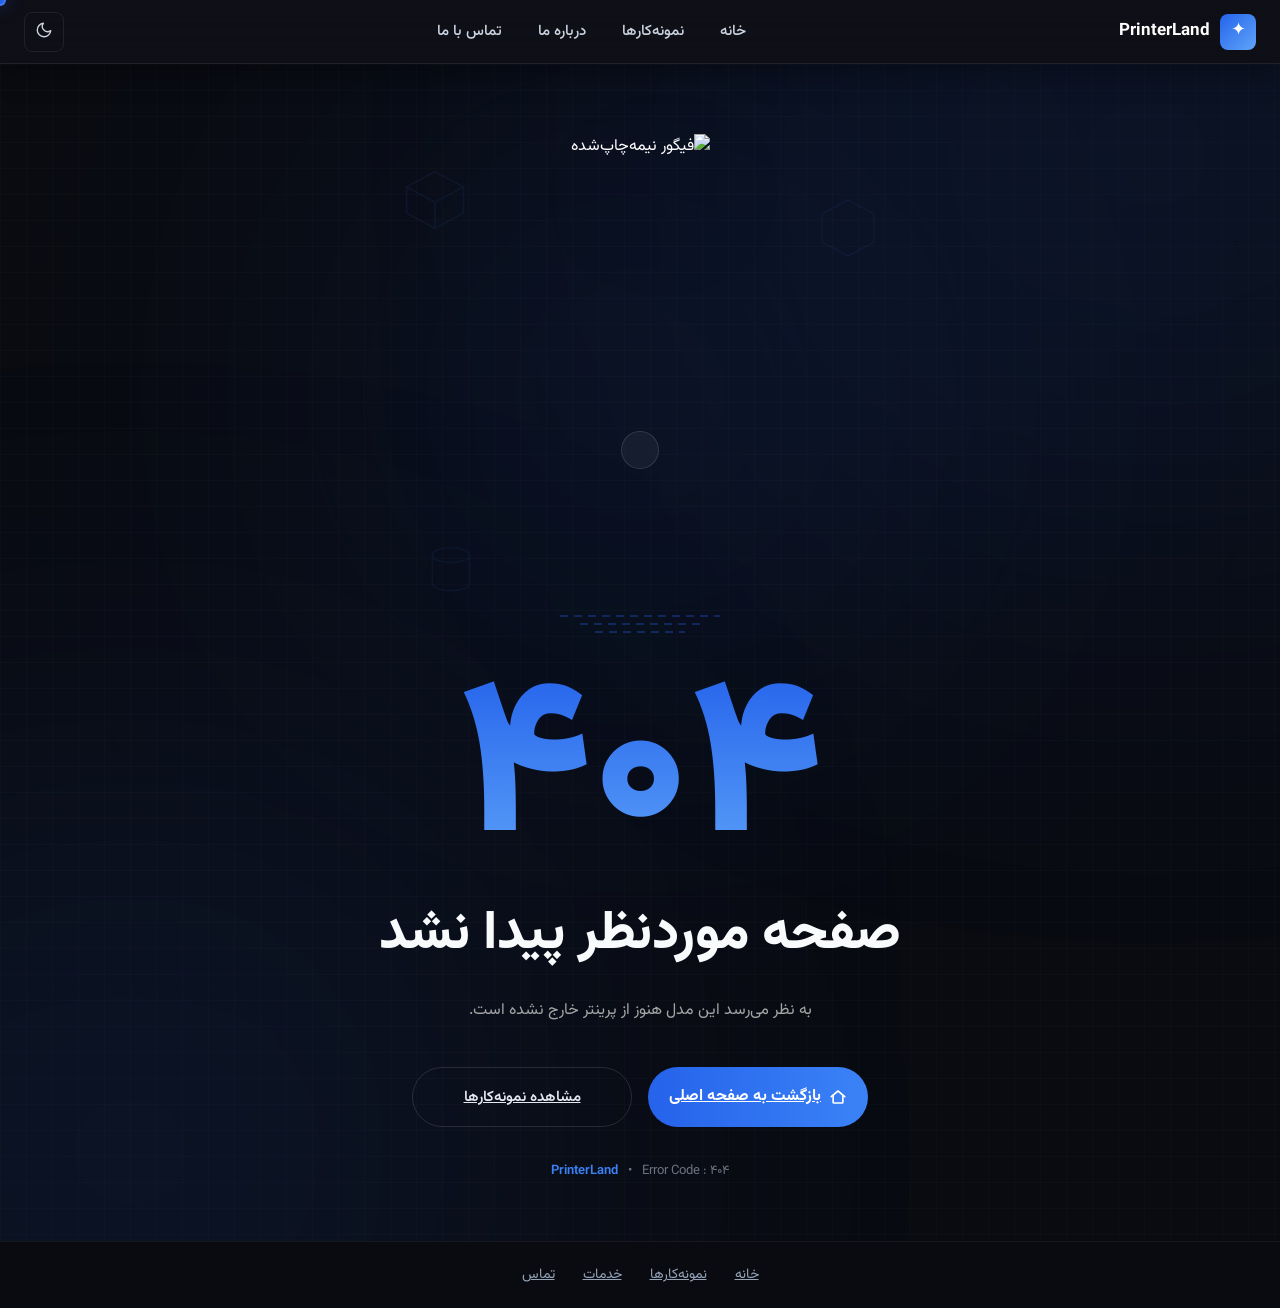
==== 404_Erorr.html @ bed922d1 "first commit" ====
<!doctype html>
<html lang="fa" dir="rtl">
  <head>
    <meta charset="UTF-8" />
    <meta name="viewport" content="width=device-width, initial-scale=1.0" />
    <title>صفحه پیدا نشد | PrinterLand</title>
    <link rel="stylesheet" href="style/font.css" />
    <link rel="stylesheet" href="style/style.css" />
    <link rel="stylesheet" href="style/header.css" />
    <link rel="stylesheet" href="style/light-mode-fix.css" />
    <link rel="stylesheet" href="style/custom curser.css" />
    <link rel="stylesheet" href="style/404_Erorr.css" />
  </head>
  <body>
    <!-- ===== HEADER ===== -->
    <header class="site-header">
      <div class="header-inner">
        <a class="header-logo" href="index.html">
          <div class="logo-mark">✦</div>
          <span class="logo-text">PrinterLand</span>
        </a>
        <nav class="header-nav" id="desktopNav">
          <a class="nav-link" href="index.html">خانه</a>
          <a class="nav-link" href="pages/portfolio.html">نمونه‌کارها</a>
          <a class="nav-link" href="pages/about.html">درباره ما</a>
          <a class="nav-link" href="pages/contact.html">تماس با ما</a>
        </nav>
        <button
          class="theme-toggle"
          id="themeToggle"
          aria-label="تغییر حالت روشنایی"
        >
          <span class="theme-icon-desktop">
            <svg
              id="themeIconSvg"
              xmlns="http://www.w3.org/2000/svg"
              width="18"
              height="18"
              viewBox="0 0 24 24"
              fill="none"
              stroke="currentColor"
              stroke-width="1.8"
              stroke-linecap="round"
              stroke-linejoin="round"
            >
              <path d="M21 12.79A9 9 0 1 1 11.21 3 7 7 0 0 0 21 12.79z" />
            </svg>
          </span>
          <span class="theme-icon-mobile" aria-hidden="true">🌙</span>
        </button>
        <button
          class="menu-toggle"
          id="menuToggle"
          aria-label="منو"
          aria-expanded="false"
        >
          <span></span><span></span><span></span>
        </button>
      </div>
    </header>

    <nav class="mobile-nav" id="mobileNav">
      <a class="mobile-nav-link" href="index.html">خانه</a>
      <a class="mobile-nav-link" href="pages/portfolio.html">نمونه‌کارها</a>
      <a class="mobile-nav-link" href="pages/about.html">درباره ما</a>
      <a class="mobile-nav-link" href="pages/contact.html">تماس با ما</a>
    </nav>

    <!-- ===== 404 SECTION ===== -->
    <main>
      <section class="nf-sec" id="notfound">
        <div class="nf-grid-bg"></div>
        <div class="nf-glow nf-glow-tr"></div>
        <div class="nf-glow nf-glow-bl"></div>

        <div class="nf-inner">
          <!-- فیگور -->
          <div class="nf-figure-wrap nf-seq" style="--nf-delay: 0s">
            <div class="nf-figure-glow"></div>

            <!-- شکل‌های شناور تزئینی -->
            <span class="nf-shape nf-shape-cube" aria-hidden="true">
              <svg
                viewBox="0 0 64 64"
                fill="none"
                stroke="#3B82F6"
                stroke-width="1.4"
              >
                <path d="M32 6 58 20v24L32 58 6 44V20z" />
                <path d="M6 20 32 34 58 20" />
                <path d="M32 34v24" />
              </svg>
            </span>
            <span class="nf-shape nf-shape-cylinder" aria-hidden="true">
              <svg
                viewBox="0 0 64 64"
                fill="none"
                stroke="#3B82F6"
                stroke-width="1.4"
              >
                <ellipse cx="32" cy="14" rx="20" ry="8" />
                <path d="M12 14v30c0 4.4 9 8 20 8s20-3.6 20-8V14" />
              </svg>
            </span>
            <span class="nf-shape nf-shape-hex" aria-hidden="true">
              <svg
                viewBox="0 0 64 64"
                fill="none"
                stroke="#3B82F6"
                stroke-width="1.4"
              >
                <path d="M32 4 58 18v28L32 60 6 46V18z" />
              </svg>
            </span>

            <!-- خطوط چاپ پشت فیگور -->
            <div class="nf-print-lines" aria-hidden="true">
              <span style="width: 70%"></span>
              <span style="width: 92%"></span>
              <span style="width: 48%"></span>
              <span style="width: 100%"></span>
            </div>

            <!-- عکس فیگور: مسیر رو با عکس خودتون جایگزین کنید -->
            <img
              class="nf-figure-img"
              src="assets/images/hero/فیگور.png"
              alt="فیگور نیمه‌چاپ‌شده"
            />
            <div class="nf-figure-fallback">
              <span class="nf-figure-fallback-icon">📦</span>
              <span>عکس فیگورتون رو اینجا جایگزین کنید</span>
            </div>

            <!-- لایه‌های چاپ زیر فیگور -->
            <div class="nf-print-layers" aria-hidden="true">
              <span></span>
              <span></span>
              <span></span>
            </div>
          </div>

          <!-- عدد 404 -->
          <div class="nf-code nf-seq" style="--nf-delay: 0.15s">404</div>

          <!-- عنوان و توضیح -->
          <h1 class="nf-title nf-seq" style="--nf-delay: 0.3s">
            صفحه موردنظر پیدا نشد
          </h1>
          <p class="nf-desc nf-seq" style="--nf-delay: 0.3s">
            به نظر می‌رسد این مدل هنوز از پرینتر خارج نشده است.
          </p>

          <!-- دکمه‌ها -->
          <div class="nf-actions nf-seq" style="--nf-delay: 0.45s">
            <a class="nf-btn-primary" href="index.html">
              <svg
                viewBox="0 0 24 24"
                fill="none"
                stroke="currentColor"
                stroke-width="2.2"
                stroke-linecap="round"
                stroke-linejoin="round"
                width="18"
                height="18"
              >
                <path d="M3 11.5 12 4l9 7.5" />
                <path d="M5.5 10v9a1 1 0 0 0 1 1h11a1 1 0 0 0 1-1v-9" />
              </svg>
              بازگشت به صفحه اصلی
            </a>
            <a class="nf-btn-secondary" href="pages/portfolio.html">
              مشاهده نمونه‌کارها
            </a>
          </div>

          <!-- متن کوچک پایین -->
          <div class="nf-meta nf-seq" style="--nf-delay: 0.55s">
            <span class="nf-meta-code">Error Code : 404</span>
            <span class="nf-meta-dot">•</span>
            <span class="nf-meta-brand">PrinterLand</span>
          </div>
        </div>
      </section>

      <!-- فوتر کوچک -->
      <div class="nf-mini-footer">
        <a href="index.html">خانه</a>
        <a href="pages/portfolio.html">نمونه‌کارها</a>
        <a href="index.html#services">خدمات</a>
        <a href="pages/contact.html">تماس</a>
      </div>
    </main>

    <script src="js/script.js"></script>
    <script src="js/menu.js"></script>
    <script src="js/custom curser.js"></script>
    <script src="js/404_Erorr.js"></script>
  </body>
</html>
---- style/font.css ----
/* Generated by script */
@font-face {
  font-family: Vazirmatn;
  src: url('../assets/fonts/webfonts/Vazirmatn-FD-Thin.woff2') format('woff2');
  font-weight: 100;
  font-style: normal;
  font-display: swap;
}

@font-face {
  font-family: Vazirmatn;
  src: url('../assets/fonts/webfonts/Vazirmatn-FD-ExtraLight.woff2') format('woff2');
  font-weight: 200;
  font-style: normal;
  font-display: swap;
}

@font-face {
  font-family: Vazirmatn;
  src: url('../assets/fonts/webfonts/Vazirmatn-FD-Light.woff2') format('woff2');
  font-weight: 300;
  font-style: normal;
  font-display: swap;
}

@font-face {
  font-family: Vazirmatn;
  src: url('../assets/fonts/webfonts/Vazirmatn-FD-Regular.woff2') format('woff2');
  font-weight: 400;
  font-style: normal;
  font-display: swap;
}

@font-face {
  font-family: Vazirmatn;
  src: url('../assets/fonts/webfonts/Vazirmatn-FD-Medium.woff2') format('woff2');
  font-weight: 500;
  font-style: normal;
  font-display: swap;
}

@font-face {
  font-family: Vazirmatn;
  src: url('../assets/fonts/webfonts/Vazirmatn-FD-SemiBold.woff2') format('woff2');
  font-weight: 600;
  font-style: normal;
  font-display: swap;
}

@font-face {
  font-family: Vazirmatn;
  src: url('../assets/fonts/webfonts/Vazirmatn-FD-Bold.woff2') format('woff2');
  font-weight: 700;
  font-style: normal;
  font-display: swap;
}

@font-face {
  font-family: Vazirmatn;
  src: url('../assets/fonts/webfonts/Vazirmatn-FD-ExtraBold.woff2') format('woff2');
  font-weight: 800;
  font-style: normal;
  font-display: swap;
}

@font-face {
  font-family: Vazirmatn;
  src: url('../assets/fonts/webfonts/Vazirmatn-FD-Black.woff2') format('woff2');
  font-weight: 900;
  font-style: normal;
  font-display: swap;
}
---- style/style.css ----
/* ===== GLOBAL STYLES ===== */
*,
*::before,
*::after {
  margin: 0;
  padding: 0;
  box-sizing: border-box;
}

:root {
  --bg-header: rgba(8, 8, 12, 0.92);
  --primary: #2563eb;
  --secondary: #60a5fa;
  --clr-text: #ffffff;
  --subtext: #cbd5e1;
  --border: rgba(255, 255, 255, 0.08);
  --bg-page: #0f0f17;
}

html {
  scroll-behavior: smooth;
  overflow-x: hidden;
  max-width: 100%;
}

body {
  background: var(--bg-page);
  color: var(--clr-text);
  font-family: Vazirmatn, Tahoma, sans-serif;
  direction: rtl;
  line-height: 1.6;
  /* offset for fixed header */
  padding-top: 64px;
  overflow-x: hidden;
  max-width: 100%;
}

/* ===== LIGHT MODE ===== */
body.light-mode {
  --bg-page: #f0f4f8;
  --clr-text: #0f172a;
  --subtext: #475569;
  --border: rgba(0, 0, 0, 0.08);
}

body.light-mode .site-header {
  background: rgba(240, 244, 248, 0.92);
  border-bottom-color: rgba(0, 0, 0, 0.08);
  box-shadow: 0 4px 32px rgba(0, 0, 0, 0.08);
}

body.light-mode .mobile-nav {
  background: rgba(240, 244, 248, 0.97);
  border-bottom-color: rgba(0, 0, 0, 0.08);
}

body.light-mode .menu-toggle span {
  background: #0f172a;
}

body.light-mode .menu-toggle {
  border-color: rgba(0, 0, 0, 0.12);
}

button,
a,
.service-card,
.process-card {
  cursor: pointer;

  transition: 0.35s;
}

button:hover,
a:hover {
  filter: drop-shadow(0 0 12px #2563eb);
}

::-webkit-scrollbar {
  width: 10px;
}

::-webkit-scrollbar-track {
  background: #070b14;
}

::-webkit-scrollbar-thumb {
  background: #2563eb;

  border-radius: 20px;
}

::-webkit-scrollbar-thumb:hover {
  background: #4da3ff;
}

::selection {
  background: #2563eb;

  color: white;
}

button {
  overflow: hidden;

  position: relative;
}

.ripple {
  position: absolute;

  border-radius: 50%;

  background: rgba(255, 255, 255, 0.5);

  transform: scale(0);

  animation: ripple 0.6s linear;

  pointer-events: none;
}

@keyframes ripple {
  to {
    transform: scale(4);

    opacity: 0;
  }
}

#topBtn {
  position: fixed;

  bottom: 30px;

  left: 30px;

  width: 55px;

  height: 55px;

  border: none;

  border-radius: 50%;

  background: #2563eb;

  color: white;

  font-size: 24px;

  cursor: pointer;

  display: none;

  box-shadow: 0 0 25px #2563eb;

  z-index: 999;

  transition: 0.3s;
}

#topBtn:hover {
  transform: translateY(-5px);
}

.divider {
  width: 70%;

  height: 1px;

  margin: 80px auto;

  background: linear-gradient(90deg, transparent, #2563eb, transparent);
}

/* ===== Glass Header ===== */

.site-header {
  position: fixed;
  top: 0;
  right: 0;
  width: 100%;
  z-index: 999;
  transition: 0.35s ease;
}

.site-header.scrolled {
  background: rgba(8, 10, 20, 0.72);

  backdrop-filter: blur(18px);
  -webkit-backdrop-filter: blur(18px);

  border-bottom: 1px solid rgba(255, 255, 255, 0.08);

  box-shadow:
    0 8px 30px rgba(0, 0, 0, 0.35),
    0 0 30px rgba(37, 99, 235, 0.08);
}
---- style/header.css ----
/* ===== HEADER STYLES ===== */
.site-header {
  position: fixed;
  top: 0;
  right: 0;
  left: 0;
  z-index: 1000;
  background: transparent;
  backdrop-filter: blur(15px);
  -webkit-backdrop-filter: blur(15px);
  border-bottom: 1px solid rgba(255, 255, 255, 0.08);
  height: 64px;
  display: flex;
  align-items: center;
  box-shadow: 0 4px 32px rgba(0, 0, 0, 0.4);
  transition: background 0.3s ease;
}

.header-inner {
  width: 100%;
  max-width: 1280px;
  margin: 0 auto;
  padding: 0 24px;
  display: flex;
  align-items: center;
  justify-content: space-between;
  gap: 24px;
}

.site-header.scrolled {
  background: rgba(5, 7, 13, 0.75);
  backdrop-filter: blur(18px);
  border-bottom: 1px solid rgba(255, 255, 255, 0.08);
  box-shadow: 0 10px 40px rgba(0, 0, 0, 0.35);
  transition: 0.35s;
  background: linear-gradient(
    180deg,
    rgba(18, 25, 45, 0.8),
    rgba(10, 16, 32, 0.65)
  );
}

/* ---- Logo ---- */
.header-logo {
  display: flex;
  align-items: center;
  gap: 10px;
  text-decoration: none;
  flex-shrink: 0;
  cursor: pointer;
}

.logo-mark {
  width: 36px;
  height: 36px;
  border-radius: 8px;
  background: linear-gradient(135deg, var(--primary), var(--secondary));
  display: flex;
  align-items: center;
  justify-content: center;
  font-size: 18px;
  color: #fff;
  transition:
    transform 0.3s ease,
    box-shadow 0.3s ease;
}

.header-logo:hover .logo-mark {
  transform: rotate(8deg) scale(1.08);
  box-shadow: 0 0 20px rgba(37, 99, 235, 0.5);
}

.logo-text {
  font-size: 1.05rem;
  font-weight: 700;
  color: var(--clr-text);
  transition: color 0.2s;
}

.header-logo:hover .logo-text {
  color: var(--secondary);
}

/* ---- Desktop Nav ---- */
.header-nav {
  display: flex;
  align-items: center;
  gap: 4px;
  flex: 1;
  justify-content: center;
}

.nav-link {
  position: relative;
  padding: 8px 16px;
  border-radius: 8px;
  color: var(--subtext);
  text-decoration: none;
  font-size: 0.93rem;
  font-weight: 500;
  transition:
    color 0.25s,
    background 0.25s;
  white-space: nowrap;
  cursor: pointer;
}

.nav-link::after {
  content: "";
  position: absolute;
  bottom: 4px;
  right: 50%;
  left: 50%;
  height: 2px;
  border-radius: 2px;
  background: var(--secondary);
  opacity: 0;
  transition:
    right 0.3s ease,
    left 0.3s ease,
    opacity 0.3s ease;
}

.nav-link:hover {
  color: var(--clr-text);
  background: rgba(96, 165, 250, 0.08);
}

.nav-link:hover::after {
  right: 16px;
  left: 16px;
  opacity: 1;
}

.nav-link.active {
  color: var(--secondary);
  background: rgba(37, 99, 235, 0.12);
}

.nav-link.active::after {
  right: 16px;
  left: 16px;
  opacity: 1;
  background: var(--primary);
}

/* ---- Hamburger Toggle ---- */
.menu-toggle {
  display: none;
  flex-direction: column;
  justify-content: center;
  align-items: center;
  gap: 5px;
  width: 40px;
  height: 40px;
  border-radius: 8px;
  border: 1px solid rgba(255, 255, 255, 0.08);
  background: transparent;
  cursor: pointer;
  transition:
    background 0.25s,
    border-color 0.25s;
  flex-shrink: 0;
}

.menu-toggle:hover {
  background: rgba(96, 165, 250, 0.1);
  border-color: rgba(96, 165, 250, 0.3);
}

.menu-toggle span {
  display: block;
  width: 20px;
  height: 2px;
  background: #fff;
  border-radius: 2px;
  transition:
    transform 0.35s cubic-bezier(0.4, 0, 0.2, 1),
    opacity 0.25s,
    width 0.3s;
  transform-origin: center;
}

.menu-toggle.open span:nth-child(1) {
  transform: translateY(7px) rotate(45deg);
}
.menu-toggle.open span:nth-child(2) {
  opacity: 0;
  width: 0;
}
.menu-toggle.open span:nth-child(3) {
  transform: translateY(-7px) rotate(-45deg);
}

/* ---- Mobile Nav ---- */
.mobile-nav {
  display: none;
  flex-direction: column;
  gap: 4px;
  padding: 12px 24px 24px;
  background: rgba(8, 8, 12, 0.97);
  border-bottom: 1px solid rgba(255, 255, 255, 0.08);
  position: fixed;
  top: 64px;
  right: 0;
  left: 0;
  z-index: 999;
  transform: translateY(-8px);
  opacity: 0;
  pointer-events: none;
  transition:
    transform 0.3s cubic-bezier(0.4, 0, 0.2, 1),
    opacity 0.3s;
}

.mobile-nav.open {
  opacity: 1;
  transform: translateY(0);
  pointer-events: auto;
}

.mobile-nav-link {
  display: block;
  padding: 14px 16px;
  border-radius: 10px;
  color: var(--subtext);
  text-decoration: none;
  font-size: 0.95rem;
  font-weight: 500;
  border: 1px solid transparent;
  transition:
    color 0.2s,
    background 0.2s,
    border-color 0.2s,
    transform 0.2s;
  cursor: pointer;
}

.mobile-nav-link:hover {
  color: #fff;
  background: rgba(96, 165, 250, 0.08);
  border-color: rgba(255, 255, 255, 0.08);
  transform: translateX(-4px);
}

.mobile-nav-link.active {
  color: var(--secondary);
  background: rgba(37, 99, 235, 0.1);
  border-color: rgba(37, 99, 235, 0.25);
}

/* ---- Responsive ---- */
@media (max-width: 768px) {
  .header-nav {
    display: none;
  }
  .menu-toggle {
    display: flex;
  }
  .mobile-nav {
    display: flex;
  }
}

/* ---- Theme Toggle ---- */
.theme-toggle {
  display: flex;
  align-items: center;
  justify-content: center;
  width: 40px;
  height: 40px;
  border-radius: 8px;
  border: 1px solid rgba(255, 255, 255, 0.08);
  background: transparent;
  color: var(--subtext);
  cursor: pointer;
  flex-shrink: 0;
  transition:
    background 0.25s,
    border-color 0.25s,
    color 0.25s;
}

.theme-toggle:hover {
  background: rgba(96, 165, 250, 0.1);
  border-color: rgba(96, 165, 250, 0.3);
  color: var(--clr-text);
}

.theme-icon-mobile {
  display: none;
  font-size: 18px;
  line-height: 1;
}

@media (max-width: 768px) {
  .theme-icon-desktop {
    display: none;
  }
  .theme-icon-mobile {
    display: inline;
  }
}
---- style/light-mode-fix.css ----
/* ---- Services section ---- */
body.light-mode .services {
  background: #eef2f7;
}

body.light-mode .service-card {
  background: #ffffff;
  border-color: rgba(37, 99, 235, 0.18);
}

body.light-mode .service-icon {
  background: #e7edf7;
  border-color: rgba(37, 99, 235, 0.3);
}

body.light-mode .service-image {
  background: #e7edf7;
}

body.light-mode .service-title {
  color: #0f172a;
}

body.light-mode .services-title {
  color: #0f172a;
}

body.light-mode .service-text,
body.light-mode .services-desc {
  color: #475569;
}

/* ---- Process / order section ---- */
body.light-mode .process-section {
  background: linear-gradient(180deg, #ffffff 0%, #eef2f7 100%);
}

body.light-mode .process-title {
  background: linear-gradient(180deg, #0f172a 0%, #2563eb 100%);
  -webkit-background-clip: text;
  background-clip: text;
}

body.light-mode .process-subtitle,
body.light-mode .process-card-text,
body.light-mode .process-footer p,
body.light-mode .order-modal-subtitle,
body.light-mode .order-app-text {
  color: #475569;
}

body.light-mode .process-card {
  background: #ffffff;
  border-color: rgba(37, 99, 235, 0.15);
  color: #0f172a;
}

body.light-mode .process-card-image {
  background: rgba(37, 99, 235, 0.05);
}

body.light-mode .process-footer {
  background: rgba(37, 99, 235, 0.04);
  border-color: rgba(0, 0, 0, 0.08);
}

body.light-mode .order-modal-overlay {
  background: rgba(15, 23, 42, 0.45);
}

body.light-mode .order-modal {
  background: #ffffff;
  border-color: rgba(37, 99, 235, 0.15);
  color: #0f172a;
}

body.light-mode .order-modal-title {
  background: linear-gradient(180deg, #0f172a 0%, #2563eb 100%);
  -webkit-background-clip: text;
  background-clip: text;
}

body.light-mode .order-modal-close {
  background: rgba(0, 0, 0, 0.05);
  border-color: rgba(0, 0, 0, 0.12);
  color: #0f172a;
}

body.light-mode .order-modal-close:hover {
  background: rgba(0, 0, 0, 0.1);
}

body.light-mode .order-app-card {
  background: #f5f8fc;
  border-color: rgba(37, 99, 235, 0.15);
  color: #0f172a;
}

/* ---- Footer ---- */
body.light-mode .site-footer {
  background: linear-gradient(180deg, #eef2f7 0%, #ffffff 100%);
  border-top-color: rgba(0, 0, 0, 0.08);
}

body.light-mode .footer-brand-title,
body.light-mode .footer-contact-name {
  color: #0f172a;
}

body.light-mode .footer-brand-subtitle,
body.light-mode .footer-brand-text,
body.light-mode .footer-contact-id,
body.light-mode .footer-bottom p {
  color: #475569;
}

body.light-mode .footer-links a {
  color: #1e293b;
}

body.light-mode .footer-bottom {
  border-top-color: rgba(0, 0, 0, 0.08);
}

/* ---- FAQ section ---- */
body.light-mode .faq-badge {
  background: #e7edf7;
  border-color: rgba(37, 99, 235, 0.25);
}

body.light-mode .faq-paragraph,
body.light-mode .faq-cta-subtitle,
body.light-mode .faq-cta-trust {
  color: #475569;
}

body.light-mode .faq-item {
  background: #ffffff;
  border-color: rgba(0, 0, 0, 0.08);
  box-shadow: 0 4px 20px rgba(15, 23, 42, 0.06);
}

body.light-mode .faq-number {
  color: rgba(15, 23, 42, 0.06);
}

body.light-mode .faq-answer {
  color: #475569;
}

body.light-mode .faq-plus {
  background: #eef2f7;
  border-color: rgba(0, 0, 0, 0.08);
  box-shadow: 0 4px 16px rgba(15, 23, 42, 0.08);
}

body.light-mode .faq-plus svg {
  stroke: #0f172a;
}

body.light-mode .faq-item:hover .faq-plus svg,
body.light-mode .faq-item.open .faq-plus svg {
  stroke: #ffffff;
}

body.light-mode .faq-cta {
  background: #ffffff;
  border-color: rgba(0, 0, 0, 0.08);
}

body.light-mode .faq-cta-icon {
  background: #eef2f7;
  border-color: rgba(0, 0, 0, 0.08);
}
---- style/custom curser.css ----
@media (pointer: fine) {

    html.has-custom-cursor,
    html.has-custom-cursor * {
      cursor: none !important;
    }
  
    .cursor-dot,
    .cursor-ring {
      position: fixed;
      top: 0;
      left: 0;
      z-index: 9999;
      pointer-events: none;
      will-change: transform, opacity, width, height, background;
      transform: translate(-50%, -50%);
    }
  
    /* ---- دایره کوچک (دات) ---- */
    .cursor-dot {
      width: 12px;
      height: 12px;
      border-radius: 50%;
      background: #2563eb;
      border: 2px solid rgba(255, 255, 255, 0.15);
      box-shadow: 0 0 18px rgba(37, 99, 235, 0.45);
      transition:
        width 0.18s cubic-bezier(.22, 1, .36, 1),
        height 0.18s cubic-bezier(.22, 1, .36, 1),
        transform 0.18s ease,
        opacity 0.25s ease,
        background 0.25s ease,
        box-shadow 0.25s ease;
    }
  
    /* ---- دایره بزرگ (رینگ) ---- */
    .cursor-ring {
      width: 38px;
      height: 38px;
      border-radius: 50%;
      border: 1px solid rgba(255, 255, 255, 0.18);
      background: rgba(255, 255, 255, 0.08);
      backdrop-filter: blur(5px);
      -webkit-backdrop-filter: blur(5px);
      opacity: 0.7;
      display: flex;
      align-items: center;
      justify-content: center;
      transition:
        width 0.3s cubic-bezier(.22, 1, .36, 1),
        height 0.3s cubic-bezier(.22, 1, .36, 1),
        opacity 0.3s cubic-bezier(.22, 1, .36, 1),
        background 0.3s cubic-bezier(.22, 1, .36, 1),
        border-color 0.3s cubic-bezier(.22, 1, .36, 1),
        box-shadow 0.3s cubic-bezier(.22, 1, .36, 1),
        filter 0.3s ease,
        transform 0.15s ease;
    }
  
    .cursor-ring-label {
      font-size: 0.78rem;
      font-weight: 600;
      color: #fff;
      opacity: 0;
      transition: opacity 0.25s ease;
      white-space: nowrap;
    }
  
    /* ---- کلیک: هر دو دایره جمع می‌شن ---- */
    html.cursor-clicking .cursor-dot,
    html.cursor-clicking .cursor-ring {
      transform: translate(-50%, -50%) scale(0.75);
    }
  
    /* ---- اسکرول: محو و بلور ---- */
    html.cursor-scrolling .cursor-dot,
    html.cursor-scrolling .cursor-ring {
      opacity: 0.6;
      filter: blur(2px);
    }
  
    /* ---- خروج موس از صفحه ---- */
    html.cursor-hidden .cursor-dot,
    html.cursor-hidden .cursor-ring {
      opacity: 0;
      transform: translate(-50%, -50%) scale(0);
    }
  
    /* ==========================================================
       حالت‌های مختلف هاور (روی body[data-cursor-state] تنظیم می‌شه)
       ========================================================== */
  
    /* دکمه‌ها */
    html[data-cursor-state="button"] .cursor-dot {
      width: 18px;
      height: 18px;
    }
    html[data-cursor-state="button"] .cursor-ring {
      width: 58px;
      height: 58px;
      background: #2563eb;
      border-color: rgba(37, 99, 235, 0.5);
      box-shadow: 0 0 35px rgba(37, 99, 235, 0.45);
    }
  
    /* لینک‌های ساده */
    html[data-cursor-state="link"] .cursor-dot {
      width: 18px;
      height: 18px;
    }
    html[data-cursor-state="link"] .cursor-ring {
      width: 26px;
      height: 26px;
      opacity: 0.8;
    }
  
    /* کارت‌ها (سرویس، فرآیند، درباره‌ما، چرا-ما، تماس) */
    html[data-cursor-state="card"] .cursor-ring {
      width: 72px;
      height: 72px;
      border-color: rgba(37, 99, 235, 0.4);
    }
  
    /* متن (پاراگراف‌ها) — شبیه I-beam باریک */
    html[data-cursor-state="text"] .cursor-dot {
      opacity: 0;
    }
    html[data-cursor-state="text"] .cursor-ring {
      width: 2px;
      height: 24px;
      border-radius: 2px;
      background: rgba(255, 255, 255, 0.6);
      border: none;
      backdrop-filter: none;
    }
  
    html[data-cursor-state="contact"] .cursor-ring-label,
    html[data-cursor-state="portfolio"] .cursor-ring-label {
      opacity: 1;
    }
  
    /* دکمه‌ی تماس */
    html[data-cursor-state="contact"] .cursor-ring {
      width: 80px;
      height: 80px;
      background: #2563eb;
      border-color: rgba(37, 99, 235, 0.5);
      box-shadow: 0 0 35px rgba(37, 99, 235, 0.4);
    }
  
    /* کارت‌های نمونه‌کار (پورتفولیو) */
    html[data-cursor-state="portfolio"] .cursor-ring {
      width: 80px;
      height: 80px;
      background: rgba(16, 22, 36, 0.8);
      border-color: rgba(37, 99, 235, 0.4);
    }
  
    /* فیگور صفحه‌ی 404 */
    html[data-cursor-state="figure"] .cursor-ring {
      width: 90px;
      height: 90px;
      background: rgba(16, 22, 36, 0.85);
      border-color: rgba(37, 99, 235, 0.45);
    }
    html[data-cursor-state="figure"] .cursor-ring-label {
      opacity: 1;
    }
  
    /* ---- ناحیه‌ی هیرو: گلو بیشتر ---- */
    html.cursor-in-hero .cursor-dot {
      box-shadow: 0 0 27px rgba(37, 99, 235, 0.68); /* ~150% */
    }
  
    /* ---- ناحیه‌ی FAQ: چرخش خیلی کم ---- */
    html.cursor-in-faq .cursor-ring {
      transform: translate(-50%, -50%) rotate(15deg);
    }
    html.cursor-in-faq.cursor-clicking .cursor-ring {
      transform: translate(-50%, -50%) rotate(15deg) scale(0.75);
    }
  
  }
---- style/404_Erorr.css ----
/* ==========================================================
   404 PAGE
   ========================================================== */

   .nf-sec {
    position: relative;
    overflow: hidden;
    min-height: calc(100vh - 76px);
    display: flex;
    align-items: center;
    justify-content: center;
    padding: 70px 24px 60px;
    background: #090b11;
    direction: rtl;
  }
  
  /* ---- گرید محو ---- */
  .nf-grid-bg {
    position: absolute;
    inset: 0;
    z-index: 0;
    pointer-events: none;
    opacity: 0.04;
    background-image:
      linear-gradient(rgba(255, 255, 255, 0.4) 1px, transparent 1px),
      linear-gradient(90deg, rgba(255, 255, 255, 0.4) 1px, transparent 1px);
    background-size: 26px 26px;
  }
  
  /* ---- دو Glow ---- */
  .nf-glow {
    position: absolute;
    width: 620px;
    height: 620px;
    border-radius: 50%;
    background: rgba(37, 99, 235, 0.18);
    filter: blur(220px);
    z-index: 0;
    pointer-events: none;
  }
  
  .nf-glow-tr {
    top: -220px;
    right: -180px;
  }
  
  .nf-glow-bl {
    bottom: -220px;
    left: -180px;
  }
  
  .nf-inner {
    position: relative;
    z-index: 1;
    max-width: 720px;
    margin: 0 auto;
    text-align: center;
  }
  
  /* ---- انیمیشن ورودی مرحله‌ای ---- */
  .nf-seq {
    opacity: 0;
    transform: translateY(26px);
    transition: opacity 0.7s cubic-bezier(.22, 1, .36, 1) var(--nf-delay, 0s),
                transform 0.7s cubic-bezier(.22, 1, .36, 1) var(--nf-delay, 0s);
  }
  
  .nf-sec.nf-loaded .nf-seq {
    opacity: 1;
    transform: translateY(0);
  }
  
  /* ---- فیگور ---- */
  .nf-figure-wrap {
    position: relative;
    height: 520px;
    display: flex;
    align-items: center;
    justify-content: center;
    margin: 0 auto 12px;
  }
  
  .nf-figure-glow {
    position: absolute;
    width: 700px;
    height: 700px;
    border-radius: 50%;
    background: radial-gradient(circle, #2563eb 0%, transparent 70%);
    filter: blur(180px);
    opacity: 0.25;
    z-index: 0;
  }
  
  .nf-figure-img {
    position: relative;
    z-index: 2;
    height: 100%;
    max-width: 100%;
    object-fit: contain;
    filter: drop-shadow(0 50px 80px rgba(0, 0, 0, 0.45));
    animation: nf-float 5s ease-in-out infinite;
  }
  
  .nf-figure-fallback {
    position: relative;
    z-index: 2;
    display: none;
    flex-direction: column;
    align-items: center;
    gap: 10px;
    color: #4da3ff;
    font-size: 0.85rem;
    text-align: center;
    max-width: 220px;
  }
  
  .nf-figure-fallback-icon {
    font-size: 42px;
  }
  
  @keyframes nf-float {
    0%   { transform: translateY(-10px); }
    50%  { transform: translateY(10px); }
    100% { transform: translateY(-10px); }
  }
  
  /* ---- شکل‌های شناور دور فیگور ---- */
  .nf-shape {
    position: absolute;
    z-index: 1;
    opacity: 0.08;
    pointer-events: none;
  }
  
  .nf-shape svg {
    width: 100%;
    height: 100%;
  }
  
  .nf-shape-cube {
    width: 70px;
    height: 70px;
    top: 6%;
    left: 4%;
    animation: nf-spin 20s linear infinite;
  }
  
  .nf-shape-cylinder {
    width: 60px;
    height: 60px;
    bottom: 10%;
    left: 8%;
    animation: nf-spin 25s linear infinite reverse;
  }
  
  .nf-shape-hex {
    width: 64px;
    height: 64px;
    top: 12%;
    right: 4%;
    animation: nf-spin 30s linear infinite;
  }
  
  @keyframes nf-spin {
    from { transform: rotate(0deg); }
    to   { transform: rotate(360deg); }
  }
  
  /* ---- خطوط چاپ پشت فیگور ---- */
  .nf-print-lines {
    position: absolute;
    z-index: 1;
    top: 18%;
    right: 10%;
    display: flex;
    flex-direction: column;
    gap: 10px;
    align-items: flex-end;
  }
  
  .nf-print-lines span {
    display: block;
    height: 2px;
    background: #ffffff;
    opacity: 0.12;
    filter: blur(1px);
    border-radius: 2px;
  }
  
  /* ---- لایه‌های چاپ زیر فیگور ---- */
  .nf-print-layers {
    position: absolute;
    z-index: 1;
    bottom: 4%;
    display: flex;
    flex-direction: column;
    gap: 6px;
    align-items: center;
  }
  
  .nf-print-layers span {
    display: block;
    width: 160px;
    height: 2px;
    background: repeating-linear-gradient(
      90deg,
      #2563eb 0,
      #2563eb 8px,
      transparent 8px,
      transparent 14px
    );
    opacity: 0.3;
    animation: nf-layer-fade 2.4s ease-in-out infinite;
  }
  
  .nf-print-layers span:nth-child(2) {
    width: 120px;
    animation-delay: 0.3s;
  }
  
  .nf-print-layers span:nth-child(3) {
    width: 90px;
    animation-delay: 0.6s;
  }
  
  @keyframes nf-layer-fade {
    0%, 100% { opacity: 0.1; }
    50%      { opacity: 0.4; }
  }
  
  /* ---- عدد 404 ---- */
  .nf-code {
    font-size: clamp(96px, 18vw, 220px);
    font-weight: 900;
    line-height: 1;
    background: linear-gradient(180deg, #2563eb, #60a5fa);
    -webkit-background-clip: text;
    background-clip: text;
    color: transparent;
    opacity: 0.9;
    margin-bottom: 6px;
  }
  
  /* ---- عنوان و توضیح ---- */
  .nf-title {
    font-size: clamp(28px, 5vw, 54px);
    font-weight: 800;
    color: #f8fafc;
    margin-bottom: 16px;
  }
  
  .nf-desc {
    max-width: 620px;
    margin: 0 auto 40px;
    line-height: 2;
    color: #a5a5a5;
    font-size: 1.02rem;
  }
  
  /* ---- دکمه‌ها ---- */
  .nf-actions {
    display: flex;
    align-items: center;
    justify-content: center;
    flex-wrap: wrap;
    gap: 16px;
    margin-bottom: 34px;
  }
  
  .nf-btn-primary {
    display: inline-flex;
    align-items: center;
    justify-content: center;
    gap: 8px;
    width: 220px;
    height: 60px;
    border-radius: 999px;
    background: linear-gradient(90deg, #2563eb, #3b82f6);
    color: #fff;
    font-weight: 700;
    font-size: 0.98rem;
    transition: transform 0.3s cubic-bezier(.22, 1, .36, 1),
                box-shadow 0.3s cubic-bezier(.22, 1, .36, 1);
  }
  
  .nf-btn-primary:hover {
    transform: translateY(-5px) scale(1.03);
    box-shadow: 0 0 35px rgba(37, 99, 235, 0.35);
  }
  
  .nf-btn-secondary {
    display: inline-flex;
    align-items: center;
    justify-content: center;
    width: 220px;
    height: 60px;
    border-radius: 999px;
    border: 1px solid rgba(255, 255, 255, 0.12);
    color: #e2e8f0;
    font-weight: 600;
    font-size: 0.95rem;
    transition: background 0.3s ease, transform 0.3s ease;
  }
  
  .nf-btn-secondary:hover {
    background: rgba(255, 255, 255, 0.04);
    transform: translateY(-3px);
  }
  
  /* ---- متن کوچک پایین ---- */
  .nf-meta {
    display: flex;
    align-items: center;
    justify-content: center;
    gap: 10px;
    font-size: 0.8rem;
    color: #6b7280;
  }
  
  .nf-meta-brand {
    color: #3b82f6;
    font-weight: 600;
  }
  
  /* ---- فوتر کوچک ---- */
  .nf-mini-footer {
    position: relative;
    z-index: 1;
    display: flex;
    align-items: center;
    justify-content: center;
    gap: 28px;
    flex-wrap: wrap;
    padding: 22px 24px;
    border-top: 1px solid rgba(255, 255, 255, 0.06);
    background: #090b11;
  }
  
  .nf-mini-footer a {
    font-size: 0.85rem;
    color: #94a3b8;
    transition: color 0.25s ease;
  }
  
  .nf-mini-footer a:hover {
    color: #3b82f6;
  }
  
  /* ---- ریسپانسیو ---- */
  @media (max-width: 640px) {
    .nf-figure-wrap {
      height: 340px;
    }
    .nf-figure-glow {
      width: 460px;
      height: 460px;
    }
    .nf-actions {
      flex-direction: column;
    }
    .nf-btn-primary,
    .nf-btn-secondary {
      width: 100%;
      max-width: 280px;
    }
    .nf-print-lines {
      display: none;
    }
  }
  
  /* ==========================================================
     LIGHT MODE OVERRIDES
     ========================================================== */
  body.light-mode .nf-sec {
    background: #f4f7fb;
  }
  
  body.light-mode .nf-grid-bg {
    opacity: 0.5;
  }
  
  body.light-mode .nf-title {
    color: #0f172a;
  }
  
  body.light-mode .nf-desc {
    color: #475569;
  }
  
  body.light-mode .nf-btn-secondary {
    border-color: rgba(15, 23, 42, 0.15);
    color: #0f172a;
  }
  
  body.light-mode .nf-btn-secondary:hover {
    background: rgba(15, 23, 42, 0.04);
  }
  
  body.light-mode .nf-meta {
    color: #94a3b8;
  }
  
  body.light-mode .nf-mini-footer {
    background: #f4f7fb;
    border-top-color: rgba(15, 23, 42, 0.08);
  }
  
  body.light-mode .nf-mini-footer a {
    color: #475569;
  }
  
  body.light-mode .nf-print-lines span {
    background: #0f172a;
  }
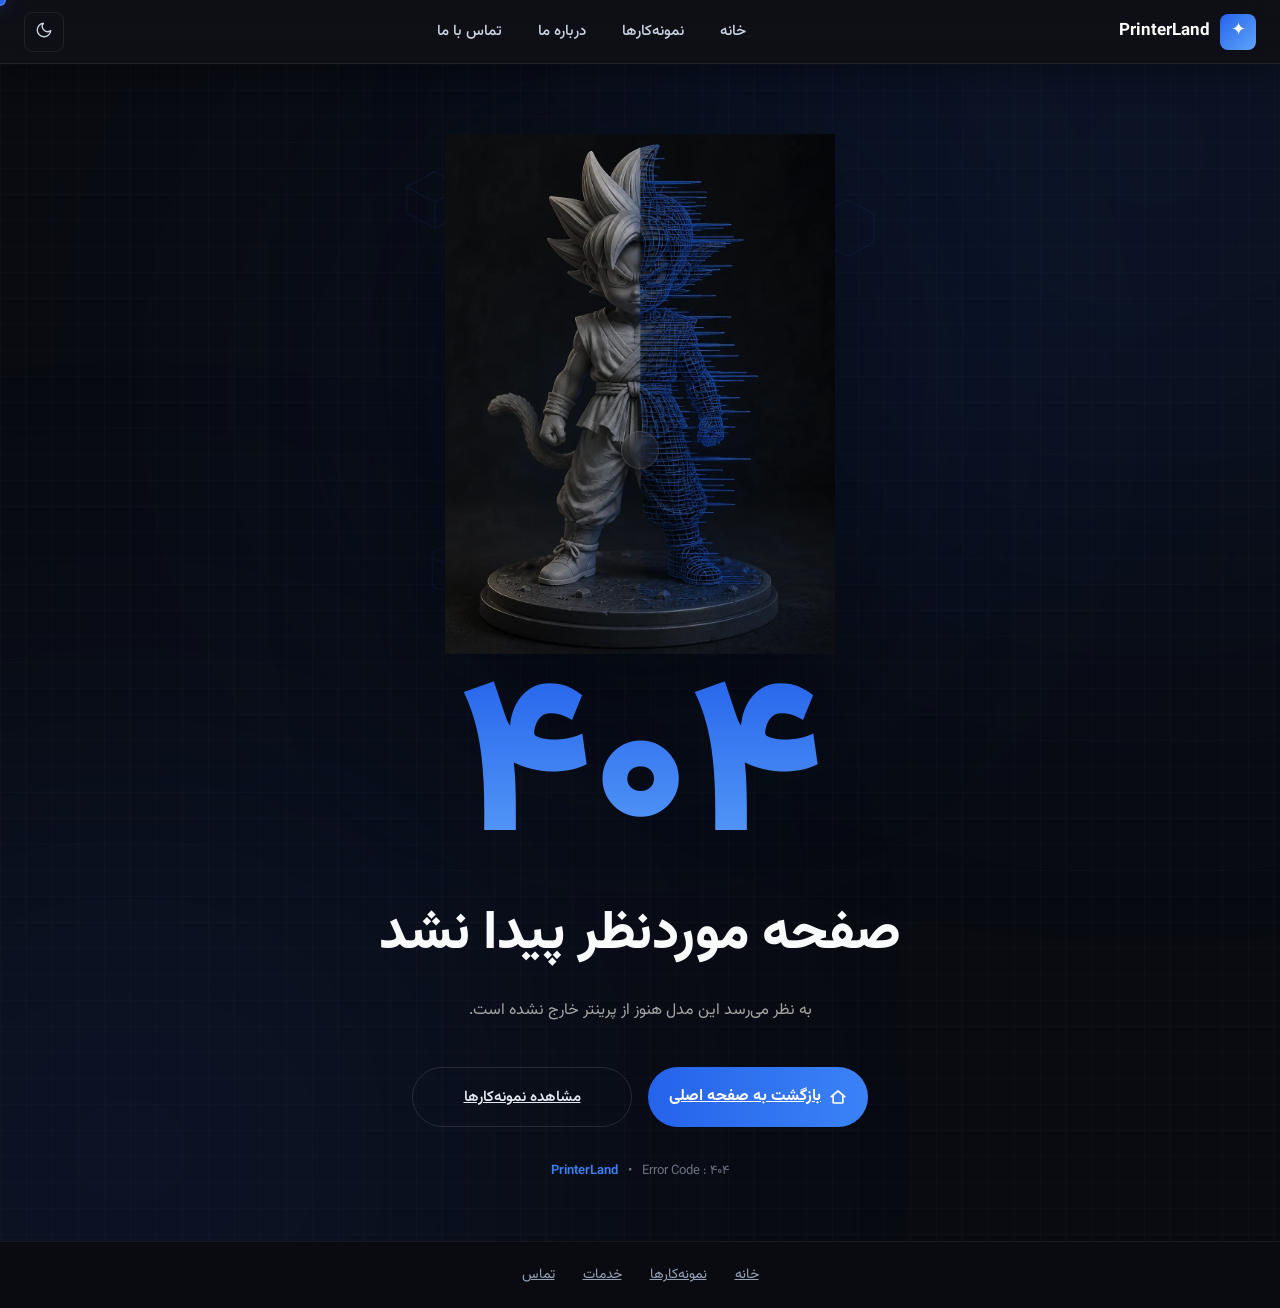
==== commit 607dde85: "optimize change" ====
--- a/404_Erorr.html
+++ b/404_Erorr.html
@@ -124,7 +124,7 @@
             <!-- عکس فیگور: مسیر رو با عکس خودتون جایگزین کنید -->
             <img
               class="nf-figure-img"
-              src="assets/images/hero/فیگور.png"
+              src="assets/images/hero/فیگور.webp"
               alt="فیگور نیمه‌چاپ‌شده"
             />
             <div class="nf-figure-fallback">
